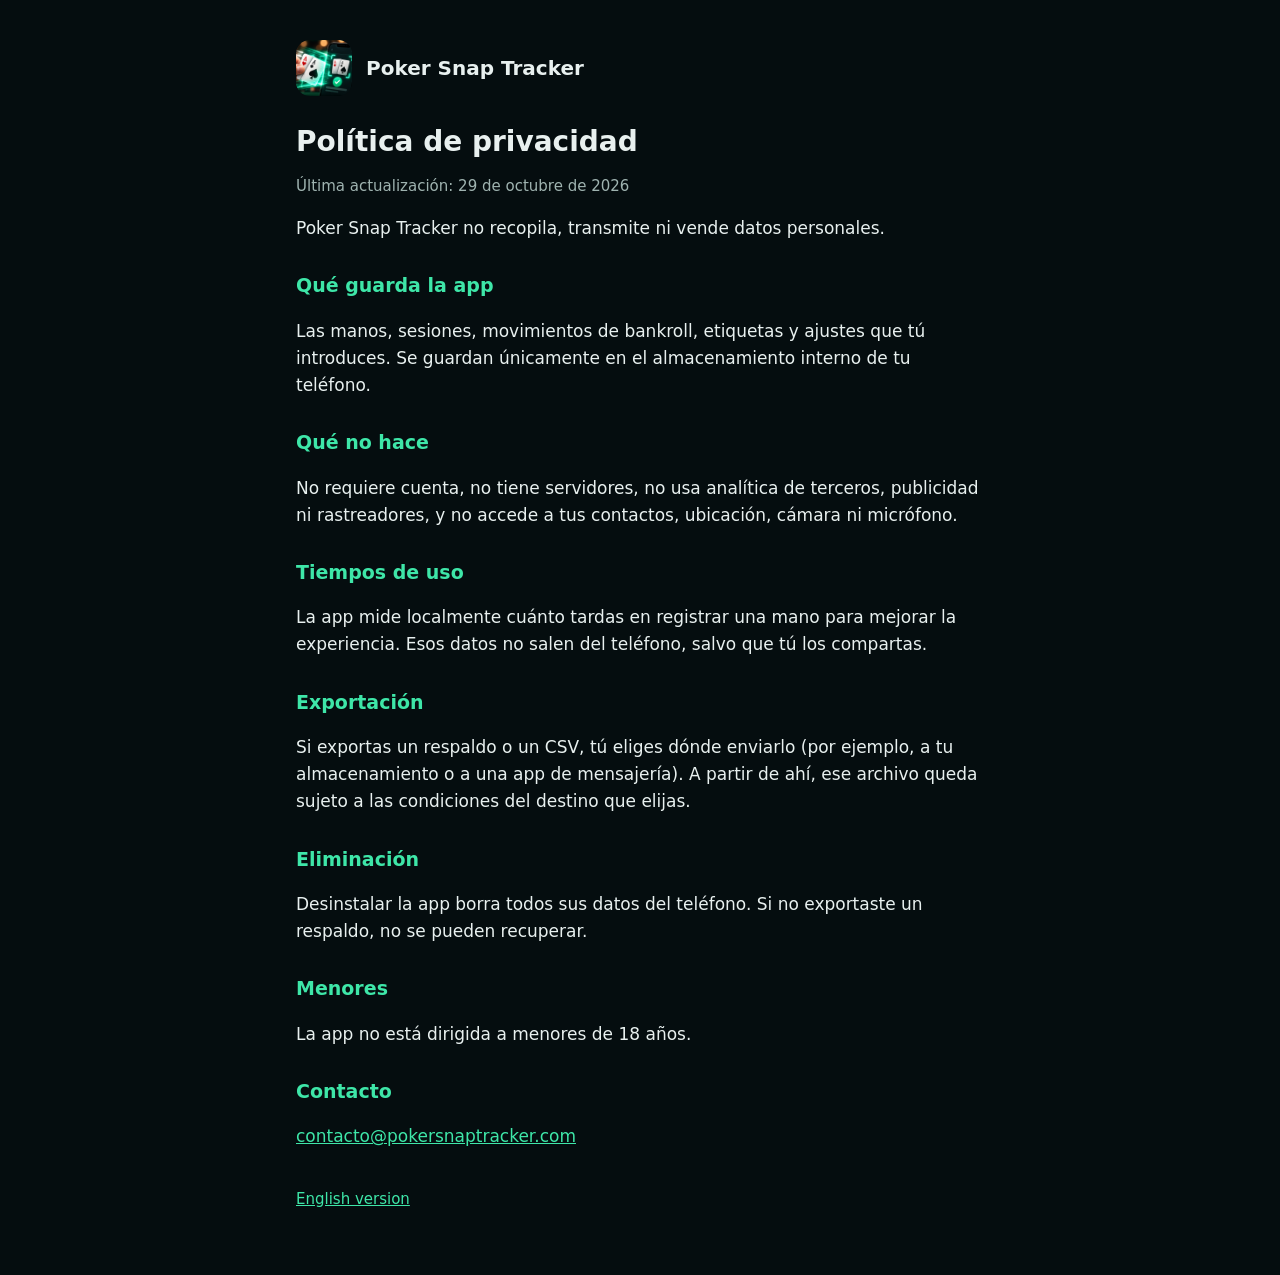
==== privacidad/index.html @ eee24f44 "Sitio de Poker Snap Tracker y política de privacidad Co-Authored-By: Claude Opus 5.5 <noreply@anthro" ====
<!doctype html>
<html lang="es">
<head>
  <meta charset="utf-8">
  <meta name="viewport" content="width=device-width, initial-scale=1">
  <title>Política de privacidad · Poker Snap Tracker</title>
  <link rel="icon" href="/icon.png">
  <link rel="stylesheet" href="/style.css">
</head>
<body>
<main>
  <header><img src="/icon.png" alt=""><a href="/">Poker Snap Tracker</a></header>
  <h1>Política de privacidad</h1>
  <p class="muted">Última actualización: 29 de octubre de 2026</p>

  <p>Poker Snap Tracker no recopila, transmite ni vende datos personales.</p>

  <h2>Qué guarda la app</h2>
  <p>Las manos, sesiones, movimientos de bankroll, etiquetas y ajustes que tú introduces. Se guardan únicamente en el almacenamiento interno de tu teléfono.</p>

  <h2>Qué no hace</h2>
  <p>No requiere cuenta, no tiene servidores, no usa analítica de terceros, publicidad ni rastreadores, y no accede a tus contactos, ubicación, cámara ni micrófono.</p>

  <h2>Tiempos de uso</h2>
  <p>La app mide localmente cuánto tardas en registrar una mano para mejorar la experiencia. Esos datos no salen del teléfono, salvo que tú los compartas.</p>

  <h2>Exportación</h2>
  <p>Si exportas un respaldo o un CSV, tú eliges dónde enviarlo (por ejemplo, a tu almacenamiento o a una app de mensajería). A partir de ahí, ese archivo queda sujeto a las condiciones del destino que elijas.</p>

  <h2>Eliminación</h2>
  <p>Desinstalar la app borra todos sus datos del teléfono. Si no exportaste un respaldo, no se pueden recuperar.</p>

  <h2>Menores</h2>
  <p>La app no está dirigida a menores de 18 años.</p>

  <h2>Contacto</h2>
  <p><a href="mailto:contacto@pokersnaptracker.com">contacto@pokersnaptracker.com</a></p>

  <nav class="lang"><a href="/privacy/">English version</a></nav>
</main>
</body>
</html>
---- style.css ----
:root {
  --bg: #050d0f;
  --card: #0e1a1c;
  --text: #e8f0ef;
  --muted: #9fb3b0;
  --accent: #3ee6a8;
}
* { box-sizing: border-box; }
body {
  margin: 0;
  background: var(--bg);
  color: var(--text);
  font: 17px/1.6 system-ui, -apple-system, "Segoe UI", Roboto, sans-serif;
}
main { max-width: 720px; margin: 0 auto; padding: 40px 16px 64px; }
header { display: flex; align-items: center; gap: 14px; margin-bottom: 28px; }
header img { width: 56px; height: 56px; border-radius: 14px; }
header a { color: var(--text); text-decoration: none; font-weight: 700; font-size: 20px; }
h1 { font-size: 28px; line-height: 1.25; margin: 0 0 8px; }
h2 { font-size: 19px; margin: 28px 0 6px; color: var(--accent); }
p, li { color: var(--text); }
.muted { color: var(--muted); font-size: 15px; }
a { color: var(--accent); }
ul { padding-left: 22px; }
.card { background: var(--card); border-radius: 14px; padding: 18px 20px; margin: 20px 0; }
nav.lang { margin-top: 36px; font-size: 15px; }
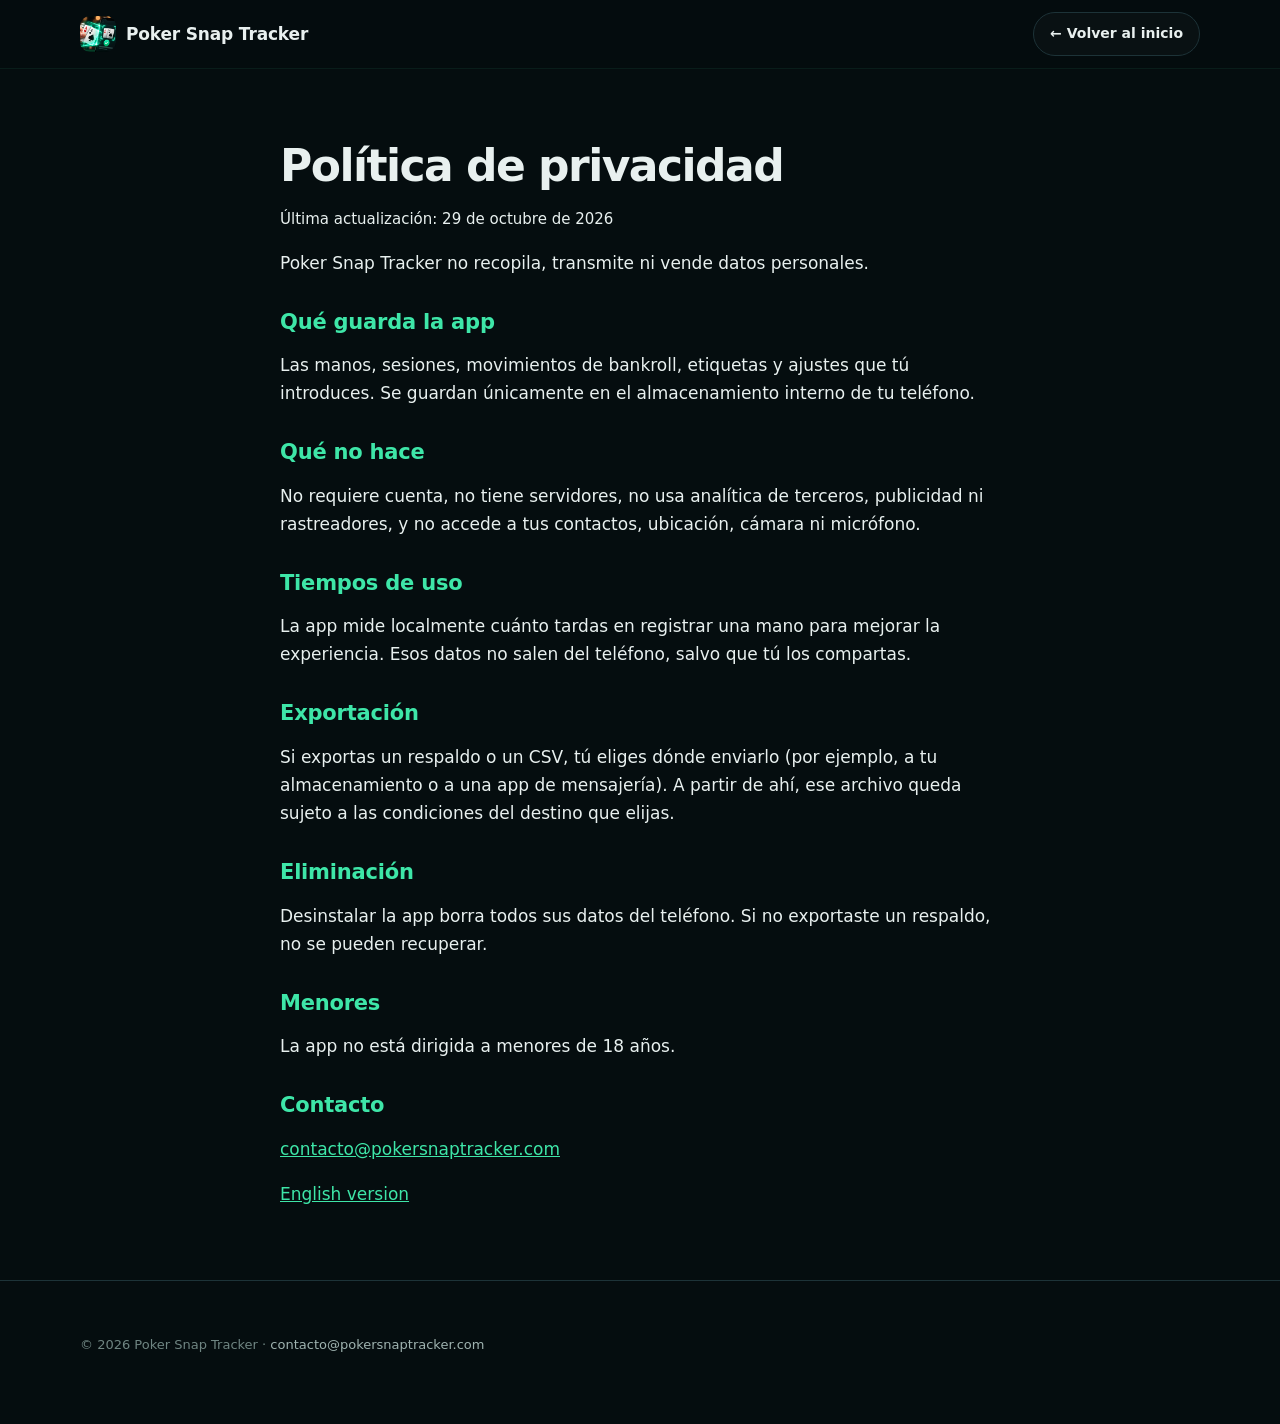
==== commit 57f16e7e: "Web completa: funciones, capturas reales, fotos y preguntas frecuentes Co-Authored-By: Claude Opus 5" ====
--- a/privacidad/index.html
+++ b/privacidad/index.html
@@ -8,8 +8,8 @@
   <link rel="stylesheet" href="/style.css">
 </head>
 <body>
-<main>
-  <header><img src="/icon.png" alt=""><a href="/">Poker Snap Tracker</a></header>
+<nav class="nav"><div class="wrap"><a class="brand" href="/"><img src="/icon.png" alt="">Poker Snap Tracker</a><a class="btn btn-ghost" href="/" style="margin-left:auto">← Volver al inicio</a></div></nav>
+<main class="doc">
   <h1>Política de privacidad</h1>
   <p class="muted">Última actualización: 29 de octubre de 2026</p>
 
@@ -38,5 +38,6 @@
 
   <nav class="lang"><a href="/privacy/">English version</a></nav>
 </main>
+<footer><div class="wrap legal" style="margin-top:0"><p>© 2026 Poker Snap Tracker · <a href="mailto:contacto@pokersnaptracker.com" style="display:inline">contacto@pokersnaptracker.com</a></p></div></footer>
 </body>
 </html>
--- a/style.css
+++ b/style.css
@@ -1,26 +1,215 @@
+/* Poker Snap Tracker — sitio (sin dependencias externas ni rastreadores) */
 :root {
   --bg: #050d0f;
-  --card: #0e1a1c;
+  --bg-2: #08161a;
+  --card: #0e1c20;
+  --card-2: #13252a;
+  --line: #1d3338;
   --text: #e8f0ef;
   --muted: #9fb3b0;
   --accent: #3ee6a8;
+  --accent-2: #2bb673;
+  --red: #f2555a;
+  --blue: #4c9aff;
+  --radius: 18px;
+  --max: 1160px;
+  --font: system-ui, -apple-system, "Segoe UI", Roboto, "Helvetica Neue", Arial, sans-serif;
 }
 * { box-sizing: border-box; }
+html { scroll-behavior: smooth; }
 body {
   margin: 0;
   background: var(--bg);
   color: var(--text);
-  font: 17px/1.6 system-ui, -apple-system, "Segoe UI", Roboto, sans-serif;
-}
-main { max-width: 720px; margin: 0 auto; padding: 40px 16px 64px; }
-header { display: flex; align-items: center; gap: 14px; margin-bottom: 28px; }
-header img { width: 56px; height: 56px; border-radius: 14px; }
-header a { color: var(--text); text-decoration: none; font-weight: 700; font-size: 20px; }
-h1 { font-size: 28px; line-height: 1.25; margin: 0 0 8px; }
-h2 { font-size: 19px; margin: 28px 0 6px; color: var(--accent); }
-p, li { color: var(--text); }
+  font: 17px/1.65 var(--font);
+  -webkit-font-smoothing: antialiased;
+  overflow-x: hidden;
+}
+img { max-width: 100%; display: block; }
+a { color: var(--accent); }
+.wrap { max-width: var(--max); margin: 0 auto; padding: 0 20px; }
+
+/* Navegación */
+.nav {
+  position: sticky; top: 0; z-index: 20;
+  background: rgba(5, 13, 15, 0.82);
+  backdrop-filter: blur(12px); -webkit-backdrop-filter: blur(12px);
+  border-bottom: 1px solid rgba(62, 230, 168, 0.08);
+}
+.nav .wrap { display: flex; align-items: center; gap: 24px; height: 68px; }
+.brand { display: flex; align-items: center; gap: 10px; color: var(--text); text-decoration: none; font-weight: 800; letter-spacing: -0.01em; }
+.brand img { width: 36px; height: 36px; border-radius: 10px; }
+.nav-links { display: flex; gap: 22px; margin-left: auto; }
+.nav-links a { color: var(--muted); text-decoration: none; font-size: 15px; font-weight: 600; }
+.nav-links a:hover { color: var(--text); }
+.btn {
+  display: inline-flex; align-items: center; justify-content: center; gap: 8px;
+  padding: 13px 22px; border-radius: 999px; font-weight: 700; font-size: 16px;
+  text-decoration: none; border: 1px solid transparent; cursor: pointer; white-space: nowrap;
+}
+.btn-primary { background: linear-gradient(135deg, var(--accent), var(--accent-2)); color: #03201a; box-shadow: 0 8px 30px rgba(62, 230, 168, 0.25); }
+.btn-ghost { border-color: var(--line); color: var(--text); background: rgba(255, 255, 255, 0.02); }
+.btn-ghost:hover { border-color: var(--accent); }
+.nav .btn { padding: 9px 16px; font-size: 14px; }
+
+/* Hero */
+.hero { position: relative; padding: 72px 0 40px; overflow: hidden; }
+.hero::before {
+  content: ""; position: absolute; inset: -20% -10% auto -10%; height: 900px; z-index: -1;
+  background:
+    radial-gradient(600px 400px at 75% 30%, rgba(62, 230, 168, 0.16), transparent 70%),
+    radial-gradient(500px 360px at 15% 10%, rgba(255, 170, 70, 0.08), transparent 70%);
+}
+.hero-photo { position: absolute; inset: 0; z-index: -2; background-size: cover; background-position: center; opacity: 0.22; }
+.hero-photo::after { content: ""; position: absolute; inset: 0; background: linear-gradient(180deg, rgba(5,13,15,.3), var(--bg) 92%); }
+.hero .wrap { display: grid; grid-template-columns: 1.05fr 0.95fr; gap: 48px; align-items: center; }
+.eyebrow {
+  display: inline-flex; align-items: center; gap: 8px; padding: 6px 12px; border-radius: 999px;
+  background: rgba(62, 230, 168, 0.1); color: var(--accent); font-size: 13px; font-weight: 700; letter-spacing: 0.04em; text-transform: uppercase;
+}
+h1 { font-size: clamp(38px, 5.6vw, 64px); line-height: 1.04; letter-spacing: -0.035em; margin: 18px 0 18px; }
+h1 .hl { background: linear-gradient(135deg, var(--accent), #9ff5d2); -webkit-background-clip: text; background-clip: text; color: transparent; }
+.lead { font-size: 19px; color: var(--muted); max-width: 560px; margin: 0 0 28px; }
+.cta-row { display: flex; flex-wrap: wrap; gap: 12px; align-items: center; }
+.cta-note { color: var(--muted); font-size: 14px; margin-top: 14px; }
+.hero-visual { position: relative; display: flex; justify-content: center; padding: 48px 0 30px; }
+.hero-visual .art { width: 88%; border-radius: 28px; transform: rotate(-3deg) translate(-10%, 0); box-shadow: 0 30px 80px rgba(0,0,0,.6), 0 0 0 1px rgba(62,230,168,.25); }
+.hero-visual .phone { position: absolute; right: 2%; bottom: -4%; width: 46%; }
+
+/* Marco de teléfono */
+.phone {
+  border-radius: 34px; padding: 9px; background: linear-gradient(160deg, #26353a, #0b1214);
+  box-shadow: 0 0 0 1px rgba(255,255,255,.06), 0 30px 70px rgba(0,0,0,.65), 0 0 60px rgba(62,230,168,.08);
+}
+.phone img { border-radius: 26px; width: 100%; aspect-ratio: 1080 / 2412; object-fit: cover; background: #0e1116; }
+
+/* Cifras */
+.facts { padding: 34px 0 10px; }
+.facts .wrap { display: grid; grid-template-columns: repeat(4, 1fr); gap: 14px; }
+.fact { background: var(--card); border: 1px solid var(--line); border-radius: var(--radius); padding: 20px; }
+.fact b { display: block; font-size: 28px; letter-spacing: -0.02em; color: var(--accent); line-height: 1.1; }
+.fact span { color: var(--muted); font-size: 15px; }
+
+/* Secciones */
+section { padding: 88px 0; }
+.section-head { max-width: 720px; margin: 0 auto 48px; text-align: center; }
+h2 { font-size: clamp(30px, 4vw, 44px); line-height: 1.12; letter-spacing: -0.025em; margin: 12px 0 14px; }
+.section-head p { color: var(--muted); font-size: 18px; margin: 0; }
+.alt { background: linear-gradient(180deg, var(--bg), var(--bg-2) 20%, var(--bg-2) 80%, var(--bg)); }
+
+/* Problema */
+.problem .wrap { display: grid; grid-template-columns: 1fr 1fr; gap: 56px; align-items: center; }
+.problem-photo { border-radius: 24px; overflow: hidden; aspect-ratio: 4 / 3; background: var(--card) center / cover; box-shadow: 0 30px 70px rgba(0,0,0,.5); }
+.quote { border-left: 3px solid var(--accent); padding: 4px 0 4px 18px; color: var(--text); font-size: 20px; font-style: italic; margin: 24px 0; }
+.checklist { list-style: none; padding: 0; margin: 20px 0 0; }
+.checklist li { position: relative; padding-left: 32px; margin: 12px 0; color: var(--muted); }
+.checklist li::before { content: "✓"; position: absolute; left: 0; top: 0; width: 22px; height: 22px; border-radius: 50%; background: rgba(62,230,168,.14); color: var(--accent); font-size: 13px; font-weight: 800; display: grid; place-items: center; margin-top: 3px; }
+.checklist li b { color: var(--text); }
+
+/* Pasos */
+.steps { display: grid; grid-template-columns: repeat(3, 1fr); gap: 28px; }
+.step { text-align: center; }
+.step .phone { width: min(260px, 80%); margin: 0 auto 26px; }
+.step-num { display: inline-grid; place-items: center; width: 34px; height: 34px; border-radius: 50%; background: var(--accent); color: #03201a; font-weight: 800; margin-bottom: 10px; }
+.step h3 { font-size: 22px; margin: 0 0 8px; letter-spacing: -0.01em; }
+.step p { color: var(--muted); margin: 0 auto; max-width: 320px; }
+
+/* Funciones con captura */
+.feature { display: grid; grid-template-columns: 1fr 1fr; gap: 64px; align-items: center; padding: 56px 0; }
+.feature + .feature { border-top: 1px solid var(--line); }
+.feature.reverse .feature-media { order: 2; }
+.feature-media { display: flex; justify-content: center; gap: 18px; }
+.feature-media .phone { width: min(290px, 48%); }
+.feature-media .phone.small { width: min(250px, 42%); margin-top: 60px; }
+.feature-media.single .phone { width: min(300px, 70%); }
+.tag { color: var(--accent); font-weight: 800; font-size: 13px; letter-spacing: .08em; text-transform: uppercase; }
+.feature h3 { font-size: clamp(26px, 3vw, 34px); line-height: 1.15; letter-spacing: -0.02em; margin: 10px 0 14px; }
+.feature p { color: var(--muted); }
+
+/* Rejilla de funciones */
+.grid { display: grid; grid-template-columns: repeat(3, 1fr); gap: 16px; }
+.card { background: var(--card); border: 1px solid var(--line); border-radius: var(--radius); padding: 24px; }
+.card .ico { width: 44px; height: 44px; border-radius: 12px; display: grid; place-items: center; background: rgba(62,230,168,.12); font-size: 22px; margin-bottom: 14px; }
+.card h4 { margin: 0 0 6px; font-size: 18px; }
+.card p { margin: 0; color: var(--muted); font-size: 15.5px; }
+
+/* Galería */
+.gallery { display: flex; gap: 22px; overflow-x: auto; padding: 10px 20px 26px; scroll-snap-type: x mandatory; scrollbar-width: thin; scrollbar-color: var(--line) transparent; }
+.gallery figure { flex: 0 0 230px; margin: 0; scroll-snap-align: center; }
+.gallery figcaption { text-align: center; color: var(--muted); font-size: 14px; margin-top: 12px; }
+@media (min-width: 1200px) { .gallery { justify-content: safe center; } }
+
+/* Fotos */
+.photo-band { display: grid; grid-template-columns: 2fr 1fr 1fr; gap: 14px; }
+.photo-band div { border-radius: 20px; background: var(--card) center / cover; min-height: 280px; }
+
+/* Monedas */
+.chips { display: flex; flex-wrap: wrap; gap: 10px; justify-content: center; }
+.chip { padding: 9px 16px; border-radius: 999px; background: var(--card); border: 1px solid var(--line); font-weight: 700; font-size: 15px; }
+.chip small { color: var(--muted); font-weight: 500; margin-left: 6px; }
+
+/* Privacidad */
+.privacy-box { display: grid; grid-template-columns: 1.1fr 0.9fr; gap: 40px; align-items: center; background: linear-gradient(135deg, var(--card), var(--card-2)); border: 1px solid var(--line); border-radius: 28px; padding: 48px; }
+.privacy-box ul { margin: 0; }
+
+/* Preguntas */
+.faq { max-width: 820px; margin: 0 auto; }
+.faq details { background: var(--card); border: 1px solid var(--line); border-radius: 16px; padding: 4px 22px; margin-bottom: 12px; }
+.faq summary { cursor: pointer; font-weight: 700; padding: 16px 0; list-style: none; display: flex; justify-content: space-between; gap: 16px; }
+.faq summary::-webkit-details-marker { display: none; }
+.faq summary::after { content: "+"; color: var(--accent); font-size: 22px; line-height: 1; }
+.faq details[open] summary::after { content: "–"; }
+.faq details p { color: var(--muted); margin: 0 0 18px; }
+
+/* Llamada final */
+.final { text-align: center; }
+.final-box { background: radial-gradient(500px 260px at 50% 0%, rgba(62,230,168,.18), transparent 70%), var(--card); border: 1px solid var(--line); border-radius: 32px; padding: 64px 24px; }
+.final-box img { width: 96px; height: 96px; border-radius: 24px; margin: 0 auto 18px; }
+
+/* Pie */
+footer { border-top: 1px solid var(--line); padding: 40px 0 56px; color: var(--muted); font-size: 14.5px; }
+footer .wrap { display: grid; grid-template-columns: 1.4fr 1fr 1fr; gap: 32px; }
+footer h5 { color: var(--text); font-size: 14px; margin: 0 0 10px; text-transform: uppercase; letter-spacing: .06em; }
+footer a { color: var(--muted); text-decoration: none; display: block; margin: 6px 0; }
+footer a:hover { color: var(--text); }
+.legal { margin-top: 28px; font-size: 13px; color: #6f8582; }
+
+/* Páginas de texto (privacidad) */
+.doc { max-width: 760px; margin: 0 auto; padding: 56px 20px 72px; }
+.doc h1 { font-size: clamp(32px, 4.5vw, 44px); }
+.doc h2 { font-size: 21px; color: var(--accent); margin: 34px 0 6px; letter-spacing: -0.01em; }
+.doc p, .doc li { color: var(--text); }
 .muted { color: var(--muted); font-size: 15px; }
-a { color: var(--accent); }
-ul { padding-left: 22px; }
-.card { background: var(--card); border-radius: 14px; padding: 18px 20px; margin: 20px 0; }
-nav.lang { margin-top: 36px; font-size: 15px; }
+
+/* Responsive */
+@media (max-width: 960px) {
+  .nav-links { display: none; }
+  .nav .btn { margin-left: auto; }
+  .hero { padding-top: 40px; }
+  .hero .wrap, .problem .wrap, .feature, .privacy-box { grid-template-columns: 1fr; }
+  .hero-visual { margin-top: 10px; }
+  .feature { gap: 34px; padding: 44px 0; }
+  .feature.reverse .feature-media { order: 0; }
+  .facts .wrap { grid-template-columns: repeat(2, 1fr); }
+  .steps, .grid { grid-template-columns: 1fr; }
+  .steps { gap: 54px; }
+  .photo-band { grid-template-columns: 1fr 1fr; }
+  .photo-band div:first-child { grid-column: 1 / -1; }
+  .privacy-box { padding: 30px 22px; }
+  footer .wrap { grid-template-columns: 1fr; }
+  section { padding: 64px 0; }
+}
+@media (max-width: 520px) {
+  body { font-size: 16px; }
+  .lead { font-size: 17px; }
+  .facts .wrap { grid-template-columns: 1fr 1fr; gap: 10px; }
+  .fact { padding: 16px; }
+  .fact b { font-size: 22px; }
+  .photo-band div { min-height: 180px; }
+  .gallery figure { flex-basis: 200px; }
+}
+@media (max-width: 960px) {
+  .hero-visual .art { width: 82%; transform: rotate(-3deg) translateX(-8%); }
+  .hero-visual .phone { width: 42%; right: 0; bottom: -8%; }
+  .hero-visual { margin-bottom: 40px; }
+}
